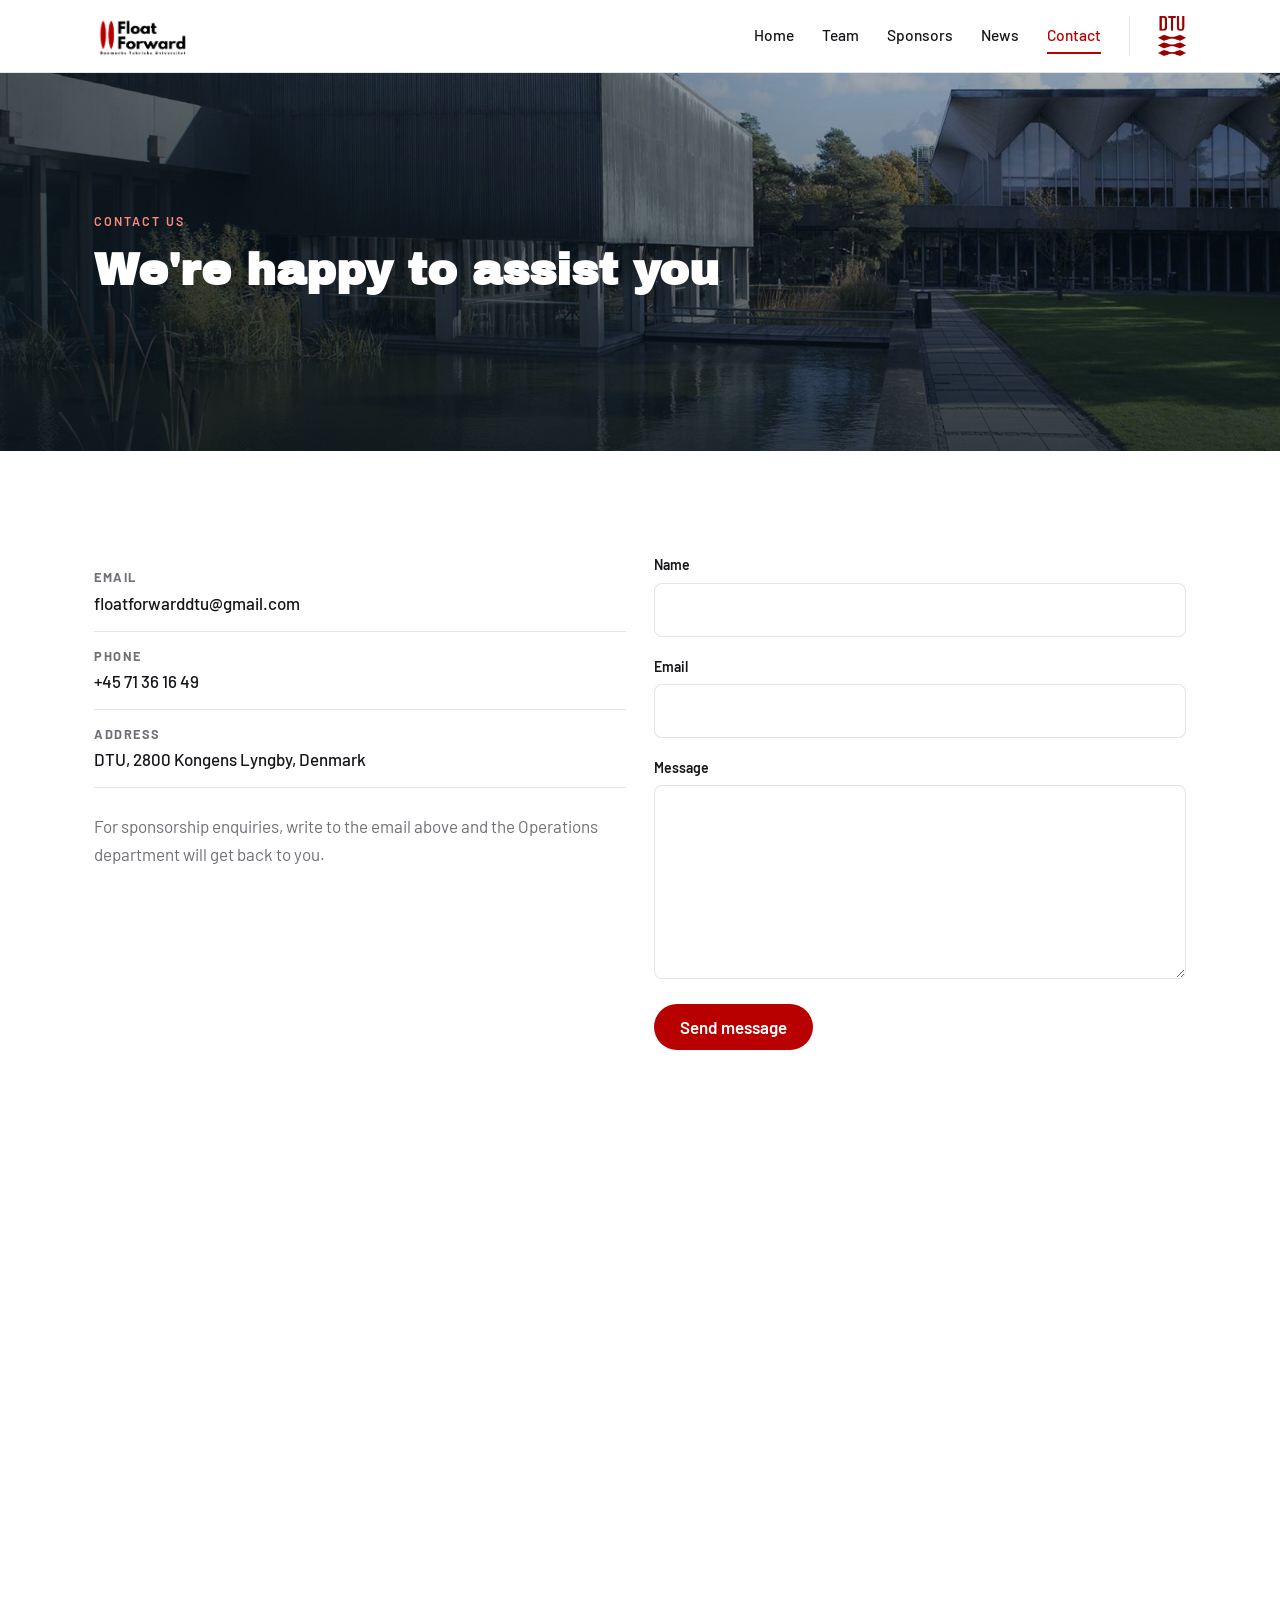
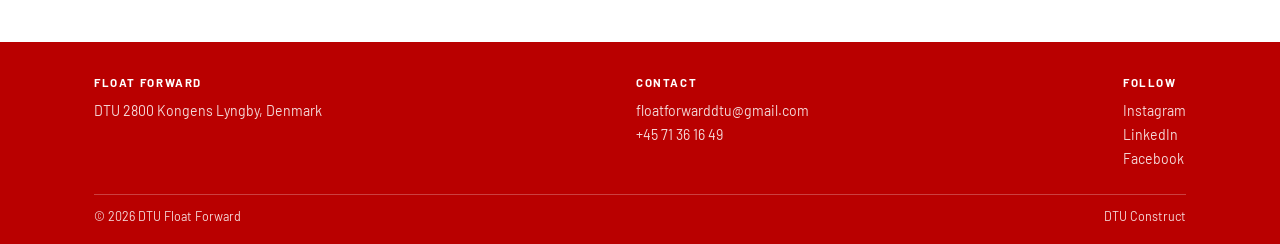
==== contact.html @ db56d4f5 "First version" ====
<!DOCTYPE html>
<html lang="en">
<head>
<meta charset="utf-8">
<meta name="viewport" content="width=device-width, initial-scale=1">
<title>Contact — DTU Float Forward</title>
<meta name="description" content="Contact DTU Float Forward: email, phone and where to find us at the Technical University of Denmark in Kongens Lyngby.">
<meta property="og:title" content="Contact — DTU Float Forward">
<meta property="og:description" content="Get in touch with the DTU Float Forward student team.">
<link rel="preconnect" href="https://fonts.googleapis.com">
<link rel="preconnect" href="https://fonts.gstatic.com" crossorigin>
<link href="https://fonts.googleapis.com/css2?family=Archivo+Black&family=Barlow:wght@400;500;600&display=swap" rel="stylesheet">
<link rel="stylesheet" href="assets/css/style.css">
</head>
<body>

<header class="header">
  <div class="header__inner">
    <a class="logo" href="index.html"><img src="images/logos/floatforward.png" alt="DTU Float Forward" width="223" height="97"></a>
    <button class="nav-toggle" aria-label="Menu" aria-expanded="false">☰</button>
    <nav class="nav">
      <a href="index.html">Home</a>
      <a href="team.html">Team</a>
      <a href="sponsors.html">Sponsors</a>
      <a href="news.html">News</a>
      <a href="contact.html" aria-current="page">Contact</a>
    </nav>
    <a class="dtu-logo" href="https://www.dtu.dk/" target="_blank" rel="noopener"><img src="images/logos/dtu.png" alt="DTU — Technical University of Denmark"></a>
  </div>
</header>

<main>

  <section class="hero hero--page page-hero">
    <div class="hero__img" style="background-image:url('images/pages/contact.jpg')"></div>
    <div class="hero__content wrap">
      <span class="eyebrow">Contact us</span>
      <h2>We're happy to assist you</h2>
    </div>
  </section>

  <section class="section">
    <div class="wrap">
      <div class="grid grid--2" style="align-items:start">

        <div>
          <ul class="contact-list">
            <li><strong>Email</strong><a href="mailto:floatforwarddtu@gmail.com">floatforwarddtu@gmail.com</a></li>
            <li><strong>Phone</strong><a href="tel:+4571361649">+45 71 36 16 49</a></li>
            <li><strong>Address</strong><a href="https://www.google.com/maps/search/?api=1&query=DTU%2C%202800%20Kongens%20Lyngby%2C%20Denmark" target="_blank" rel="noopener">DTU, 2800 Kongens Lyngby, Denmark</a></li>
          </ul>
          <p class="muted" style="margin-top:24px">For sponsorship enquiries, write to the email above and the Operations department will get back to you.</p>
        </div>

        <!-- El atributo data-netlify="true" hace que Netlify recoja los envíos
             y los mande al correo del equipo. Si alojáis en otro sitio,
             quitad ese atributo y usad el enlace de email de arriba. -->
        <form name="contact" method="POST" data-netlify="true" netlify-honeypot="bot-field">
          <input type="hidden" name="form-name" value="contact">
          <p hidden><label>Leave empty: <input name="bot-field"></label></p>
          <div class="field">
            <label for="name">Name</label>
            <input id="name" name="name" type="text" required>
          </div>
          <div class="field">
            <label for="email">Email</label>
            <input id="email" name="email" type="email" required>
          </div>
          <div class="field">
            <label for="message">Message</label>
            <textarea id="message" name="message" rows="6" required></textarea>
          </div>
          <button class="btn" type="submit" style="border:0;cursor:pointer;font-family:inherit;font-size:inherit">Send message</button>
        </form>

      </div>
    </div>
  </section>

  <section class="section section--mist" style="padding-top:0;background:transparent">
    <div class="wrap">
      <iframe
        title="DTU, Kongens Lyngby"
        src="https://maps.google.com/maps?q=55.7865198,12.5228348&amp;hl=en&amp;z=16&amp;output=embed"
        style="width:100%;height:380px;border:0;border-radius:10px"
        loading="lazy" referrerpolicy="no-referrer-when-downgrade"></iframe>
    </div>
  </section>

</main>

<footer class="footer">
  <div class="wrap">
    <div class="footer__grid">
      <div>
        <h4>Float Forward</h4>
        <p style="margin:0">DTU 2800 Kongens Lyngby, Denmark</p>
      </div>
      <div>
        <h4>Contact</h4>
        <ul>
          <li><a href="mailto:floatforwarddtu@gmail.com">floatforwarddtu@gmail.com</a></li>
          <li><a href="tel:+4571361649">+45 71 36 16 49</a></li>
        </ul>
      </div>
      <div>
        <h4>Follow</h4>
        <ul>
          <li><a href="https://instagram.com/floatforward.dtu/" target="_blank" rel="noopener">Instagram</a></li>
          <li><a href="https://linkedin.com/company/dtu-float-forward/" target="_blank" rel="noopener">LinkedIn</a></li>
          <li><a href="https://facebook.com/people/Float-Forward-DTU/61565667403670/" target="_blank" rel="noopener">Facebook</a></li>
        </ul>
      </div>
    </div>
    <div class="footer__bottom">
      <span>© <span id="year">2026</span> DTU Float Forward</span>
      <a href="https://construct.dtu.dk/" target="_blank" rel="noopener">DTU Construct</a>
    </div>
  </div>
</footer>

<script src="assets/js/site.js"></script>
</body>
</html>
---- assets/css/style.css ----
/* =========================================================
   DTU Float Forward — hoja de estilos única
   Todo el diseño del sitio vive aquí. Los colores y medidas
   principales están en :root; cambiarlos ahí afecta a todo.
   ========================================================= */

:root {
  --red: #B90000;        /* rojo del logo de Float Forward */
  --red-deep: #990000;   /* rojo del logo de DTU, para degradados */
  --sea: #0D2B45;        /* azul marino del mar, para secciones oscuras */
  --sea-soft: #EAF1F6;   /* azul muy claro de fondo */
  --ink: #16161A;        /* texto y fondos oscuros */
  --mist: #F6F5F4;       /* gris muy claro de fondo */
  --grey: #6E7076;       /* texto secundario */
  --line: rgba(0, 0, 0, 0.1);

  --wrap: 1140px;        /* ancho máximo del contenido */
  --radius: 10px;
  --header-h: 72px;
}

*, *::before, *::after { box-sizing: border-box; }

html { scroll-behavior: smooth; }

body {
  margin: 0;
  font-family: "Barlow", system-ui, -apple-system, sans-serif;
  font-size: 17px;
  line-height: 1.65;
  color: var(--ink);
  background: #fff;
  -webkit-font-smoothing: antialiased;
}

img { max-width: 100%; display: block; }
a { color: var(--red); }

h1, h2, h3 { line-height: 1.15; margin: 0 0 0.5em; }
h1 { font-family: "Archivo Black", system-ui, sans-serif; font-size: clamp(2.4rem, 6vw, 4.2rem); letter-spacing: 0.01em; }
h2 { font-family: "Archivo Black", system-ui, sans-serif; font-size: clamp(1.8rem, 4vw, 2.8rem); }
h3 { font-size: 1.2rem; font-weight: 600; }
p { margin: 0 0 1.1em; }

.wrap { max-width: var(--wrap); margin: 0 auto; padding: 0 24px; }
.section { padding: clamp(56px, 8vw, 104px) 0; }
.section--mist { background: var(--mist); }
.section--ink { background: var(--ink); color: #fff; }
.section--ink h2 { color: #fff; }

/* Secciones de color. Sobre fondo oscuro el texto pasa a blanco. */
.section--red { background: linear-gradient(135deg, var(--red), var(--red-deep)); color: #fff; }
.section--sea { background: var(--sea); color: #fff; }
.section--sea-soft { background: var(--sea-soft); }
.section--red h2, .section--sea h2, .section--red h3, .section--sea h3 { color: #fff; }
.section--red .lead, .section--sea .lead,
.section--red .muted, .section--sea .muted { color: rgba(255,255,255,0.85); }
.section--red a:not(.btn), .section--sea a:not(.btn) { color: #fff; }
.section--sea .eyebrow { color: #FF8A80; }
.section--red .eyebrow { color: rgba(255,255,255,0.8); }
.section--red .stat { border-left-color: #fff; }
.section--red .stat__label, .section--sea .stat__label { color: rgba(255,255,255,0.85); }
.section--sea .card, .section--red .card { color: var(--ink); border: 0; }
/* Las tarjetas son blancas: dentro, el texto vuelve a sus colores normales */
.section--sea .card h3, .section--red .card h3 { color: var(--ink); }
.section--sea .card .muted, .section--red .card .muted { color: var(--grey); }

/* Botón blanco, para usar sobre fondo rojo */
.btn.btn--light { background: #fff; color: var(--red); }
.btn.btn--light:hover { background: var(--sea); color: #fff; }

/* Tira de fotos a todo el ancho */
.photo-strip { display: grid; grid-template-columns: repeat(3, 1fr); margin-bottom: clamp(32px, 5vw, 64px); }  /* espacio en blanco debajo */
.photo-strip img { width: 100%; aspect-ratio: 4 / 3; object-fit: cover; }
@media (max-width: 640px) {
  .photo-strip { grid-template-columns: 1fr 1fr; }
  .photo-strip img:first-child { grid-column: 1 / -1; aspect-ratio: 16 / 9; }
}

.lead { font-size: 1.15rem; color: var(--grey); max-width: 62ch; }
.muted { color: var(--grey); }

.eyebrow {
  display: inline-block;
  font-size: 0.78rem;
  font-weight: 600;
  letter-spacing: 0.16em;
  text-transform: uppercase;
  color: var(--red);
  margin-bottom: 14px;
}

.btn {
  display: inline-block;
  background: var(--red);
  color: #fff;
  text-decoration: none;
  font-weight: 600;
  padding: 13px 26px;
  border-radius: 999px;
  transition: background 0.2s;
}
.btn:hover { background: var(--red-deep); }
.btn--ghost { background: transparent; border: 1px solid rgba(255,255,255,0.5); }
.btn--ghost:hover { background: rgba(255,255,255,0.14); }

/* ---------------- Cabecera ---------------- */
.header {
  position: sticky; top: 0; z-index: 50;
  background: rgba(255,255,255,0.95);
  backdrop-filter: blur(8px);
  border-bottom: 1px solid var(--line);
}
.header__inner {
  height: var(--header-h);
  display: flex; align-items: center; justify-content: space-between;
  max-width: var(--wrap); margin: 0 auto; padding: 0 24px;
}
.logo {
  font-family: "Archivo Black", sans-serif;
  font-size: 1.05rem; letter-spacing: 0.02em;
  color: var(--ink); text-decoration: none;
  display: flex; align-items: center; gap: 10px;
}
.logo img { height: 46px; width: auto; }

/* Logo de DTU, a la derecha de los enlaces */
.dtu-logo { display: flex; align-items: center; margin-left: 28px; padding-left: 28px; border-left: 1px solid var(--line); }
.dtu-logo img { height: 40px; width: auto; }

.nav { display: flex; align-items: center; gap: 28px; margin-left: auto; }
.nav a {
  color: var(--ink); text-decoration: none; font-weight: 500; font-size: 0.97rem;
  padding: 4px 0; border-bottom: 2px solid transparent;
}
.nav a:hover { border-bottom-color: var(--red); }
.nav a[aria-current="page"] { border-bottom-color: var(--red); color: var(--red); }

.nav-toggle {
  display: none; width: 42px; height: 42px;
  background: none; border: 1px solid var(--line); border-radius: 8px;
  cursor: pointer; font-size: 1.2rem; line-height: 1;
}

@media (max-width: 860px) {
  .nav-toggle { display: block; order: 3; margin-left: 16px; }
  .dtu-logo { margin-left: auto; padding-left: 0; border-left: 0; }
  .dtu-logo img { height: 34px; }
  .logo img { height: 40px; }
  .nav {
    position: absolute; top: var(--header-h); left: 0; right: 0;
    flex-direction: column; align-items: stretch; gap: 0;
    background: #fff; border-bottom: 1px solid var(--line);
    padding: 8px 24px 20px;
    display: none;
  }
  .nav.is-open { display: flex; }
  .nav a { padding: 12px 0; border-bottom: 1px solid var(--line); }
}

/* ---------------- Hero ---------------- */
.hero {
  position: relative;
  min-height: clamp(420px, 68vh, 640px);
  display: flex; align-items: center;
  background: var(--ink);
  overflow: hidden;
}
.hero__img {
  position: absolute; inset: 0;
  background-size: cover; background-position: center;
}
.hero::after {
  content: ""; position: absolute; inset: 0;
  background:
    linear-gradient(90deg, rgba(8,20,28,0.6), rgba(8,20,28,0) 65%),  /* oscurece el lado del texto */
    linear-gradient(180deg, rgba(8,20,28,0.35), rgba(8,20,28,0.78));
}
.hero__content { position: relative; z-index: 2; color: #fff; padding: 72px 24px; }
.hero__content h1 { color: #fff; max-width: 16ch; }
.hero__content p { font-size: 1.2rem; max-width: 52ch; color: rgba(255,255,255,0.9); }
.hero__actions { display: flex; flex-wrap: wrap; gap: 14px; margin-top: 28px; }

/* Hero más corto para páginas interiores */
.hero--page { min-height: clamp(300px, 42vh, 420px); }

/* Cabecera de Team: la foto de grupo ocupa todo el ancho y la altura crece
   con el ancho de la pantalla, con un tope de 600px. La foto se recorta
   por arriba y por abajo; center 45% centra la zona de las caras. */
.hero--team { min-height: clamp(360px, 36vw, 600px); align-items: flex-end; }
.hero--team .hero__img { background-image: var(--photo); background-size: cover; background-position: center 45%; }
/* Velo mucho más suave: solo oscurece la parte de abajo, donde va el texto */
.hero--team::after { background: linear-gradient(180deg, rgba(8,20,28,0) 45%, rgba(8,20,28,0.55)); }
.hero--team .hero__content { padding-top: 0; padding-bottom: 28px; }
.hero--team h1 { text-shadow: 0 2px 14px rgba(0,0,0,0.45); }

/* Cabecera con foto de Sponsors, News y Contact */
.page-hero .hero__content { width: 100%; }
.page-hero h2 { color: #fff; }
.page-hero .eyebrow { color: #FF8A80; }
.page-hero .lead { color: rgba(255,255,255,0.9); }

/* ---------------- Rejillas ---------------- */
.grid { display: grid; gap: 28px; }
.grid--2 { grid-template-columns: repeat(auto-fit, minmax(300px, 1fr)); }
.grid--3 { grid-template-columns: repeat(auto-fit, minmax(260px, 1fr)); }

.card {
  background: #fff;
  border: 1px solid var(--line);
  border-radius: var(--radius);
  overflow: hidden;
}
.card__body { padding: 24px; }
.card__img { aspect-ratio: 16 / 10; object-fit: cover; width: 100%; background: var(--mist); }

.stat { border-left: 3px solid var(--red); padding-left: 18px; }
.stat__num { font-family: "Archivo Black", sans-serif; font-size: 2.2rem; line-height: 1; }
.stat__label { color: var(--grey); font-size: 0.95rem; }

/* ---------------- Equipo ---------------- */
.season-switch {
  display: flex; align-items: center; justify-content: center; gap: 16px;
  margin: 8px 0 6px;
}
.season-switch button {
  width: 44px; height: 44px; flex: 0 0 auto;
  border-radius: 50%; border: 1px solid rgba(255,255,255,0.5);
  background: transparent; color: #fff; font-size: 1.4rem; line-height: 1;
  cursor: pointer; transition: background 0.2s, border-color 0.2s;
}
.season-switch button:hover:not(:disabled) { background: var(--red); border-color: var(--red); }
.season-switch button:disabled { opacity: 0.25; cursor: default; }
.season-switch span { font-size: clamp(1.1rem, 3vw, 1.5rem); font-weight: 500; min-width: 9ch; }

.badge {
  display: inline-block; background: var(--red); color: #fff;
  font-size: 0.72rem; font-weight: 600; letter-spacing: 0.14em;
  padding: 5px 14px; border-radius: 999px;
}

.dept + .dept { margin-top: 56px; }
.dept__head {
  display: flex; align-items: center; gap: 12px;
  border-bottom: 1px solid var(--line); padding-bottom: 12px; margin-bottom: 24px;
}
.dept__bar { width: 6px; height: 22px; background: var(--red); border-radius: 3px; flex: 0 0 auto; }
.dept__head h3 { margin: 0; font-size: 1.25rem; }
.dept__desc { color: var(--grey); margin: -8px 0 24px; max-width: 70ch; }
/* Foto de grupo del departamento: tope de 640px porque las fotos son pequeñas */
.dept__photo { width: 100%; max-width: 640px; border-radius: 8px; margin-bottom: 24px; }

/* Foto + cuadro de texto a la derecha (campo "feature" en team.js) */
.dept__feature { display: grid; grid-template-columns: minmax(0, 1fr) minmax(0, 1fr); gap: 28px; align-items: start; }
.dept__feature .dept__photo { max-width: none; margin-bottom: 0; }
.dept__box {
  background: var(--sea-soft); border-left: 4px solid var(--red); border-radius: 8px;
  padding: 24px 26px; font-size: 0.97rem;
}
.dept__box h4 { font-family: "Archivo Black", sans-serif; font-size: 1.15rem; line-height: 1.25; margin: 0 0 12px; color: var(--red); }
.dept__box p { margin: 0; }
@media (max-width: 760px) { .dept__feature { grid-template-columns: 1fr; } }

/* ---------------- Patrocinadores ---------------- */
.tier + .tier { margin-top: 48px; }
.tier h3 { font-size: 0.82rem; letter-spacing: 0.16em; text-transform: uppercase; color: var(--grey); }
.logos {
  display: grid; align-items: center;
  grid-template-columns: repeat(auto-fill, minmax(170px, 1fr));
  gap: 32px;
  margin-top: 20px;
}
.logos a, .logos div { display: flex; align-items: center; justify-content: center; min-height: 72px; }
.logos img { max-height: 62px; width: auto; object-fit: contain; transition: transform 0.2s; }
.logos a:hover img { transform: scale(1.06); }   /* indica que el logo es un enlace */

/* ---------------- Tarjeta destacada con dos caras (portada) ---------------- */
.highlight { position: relative; background-size: cover; background-position: center; background-color: var(--sea); }
.highlight::before { content: ""; position: absolute; inset: 0; background: rgba(13,43,69,0.35); }
.highlight .wrap { position: relative; }

/* Las dos caras ocupan la misma celda; la de detrás está transparente */
.flip { display: grid; background: rgba(255,255,255,0.94); border-radius: var(--radius); outline: none; }
.flip__face {
  grid-area: 1 / 1; display: grid; gap: 32px; align-items: center;
  padding: clamp(20px, 4vw, 40px);
  transition: opacity 0.5s ease-out, visibility 0.5s;
}
.flip__front { grid-template-columns: 1fr 1.4fr; }
.flip__back { grid-template-columns: 0.6fr 1.4fr; opacity: 0; visibility: hidden; }
.flip:hover .flip__front, .flip:focus-within .flip__front { opacity: 0; visibility: hidden; }
.flip:hover .flip__back, .flip:focus-within .flip__back { opacity: 1; visibility: visible; }

.flip img { width: 100%; height: 100%; object-fit: cover; border-radius: 6px; background: var(--mist); }
.flip__front img { aspect-ratio: 16 / 10; }
.flip__back img { aspect-ratio: 4 / 5; }

.flip__intro { text-align: center; }
.flip__title { color: var(--red); text-transform: uppercase; font-size: clamp(2rem, 4.5vw, 3rem); margin-bottom: 0.3em; }
.flip__sub { font-size: 1.25rem; }
.flip__stats { background: var(--red); color: #fff; padding: 18px 20px; border-radius: 4px; text-align: left; }
.flip__stats p { margin: 0; }
.flip__stats strong { font-family: "Archivo Black", sans-serif; font-size: 1.3rem; margin-right: 4px; }
.flip__hint { margin: 14px 0 0; font-size: 0.85rem; color: var(--grey); }
.flip__hint .on-touch { display: none; }
@media (hover: none) { .flip__hint .on-hover { display: none; } .flip__hint .on-touch { display: inline; } }

@media (max-width: 760px) {
  .flip__front, .flip__back { grid-template-columns: 1fr; }
  .flip__back img { display: none; }
}

/* ---------------- Noticias ---------------- */
.post__date { font-size: 0.82rem; letter-spacing: 0.1em; text-transform: uppercase; color: var(--red); font-weight: 600; }
.quote {
  border-left: 3px solid var(--red);
  padding-left: 22px; margin: 32px 0;
  font-size: 1.08rem;
}
.quote footer { font-size: 0.88rem; color: var(--grey); font-weight: 600; letter-spacing: 0.04em; }

/* ---------------- Contacto ---------------- */
.field { margin-bottom: 18px; }
.field label { display: block; font-size: 0.88rem; font-weight: 600; margin-bottom: 6px; }
.field input, .field textarea {
  width: 100%; padding: 12px 14px; font: inherit;
  border: 1px solid var(--line); border-radius: 8px; background: #fff;
}
.field input:focus, .field textarea:focus { outline: 2px solid var(--red); outline-offset: 1px; border-color: transparent; }
.contact-list { list-style: none; padding: 0; margin: 0; }
.contact-list li { padding: 14px 0; border-bottom: 1px solid var(--line); }
.contact-list strong { display: block; font-size: 0.8rem; letter-spacing: 0.12em; text-transform: uppercase; color: var(--grey); }
.contact-list a { color: var(--ink); text-decoration: none; font-weight: 500; }
.contact-list a:hover { color: var(--red); }

/* ---------------- Pie ---------------- */
/* Pie compacto, en el rojo del logo del equipo */
.footer { background: var(--red); color: rgba(255,255,255,0.85); padding: 32px 0 18px; font-size: 0.88rem; line-height: 1.5; }
.footer a { color: rgba(255,255,255,0.85); text-decoration: none; }
.footer a:hover { color: #fff; text-decoration: underline; }
/* space-between deja la última columna ("Follow") pegada a la derecha */
.footer__grid { display: flex; flex-wrap: wrap; justify-content: space-between; gap: 20px 48px; }
.footer h4 { color: #fff; font-size: 0.72rem; letter-spacing: 0.14em; text-transform: uppercase; margin: 0 0 8px; }
.footer ul { list-style: none; padding: 0; margin: 0; }
.footer li { margin-bottom: 3px; }
.footer__bottom {
  margin-top: 22px; padding-top: 12px; border-top: 1px solid rgba(255,255,255,0.25);
  font-size: 0.78rem; display: flex; flex-wrap: wrap; gap: 12px; justify-content: space-between;
}

@media (prefers-reduced-motion: reduce) {
  html { scroll-behavior: auto; }
  * { transition: none !important; }
}
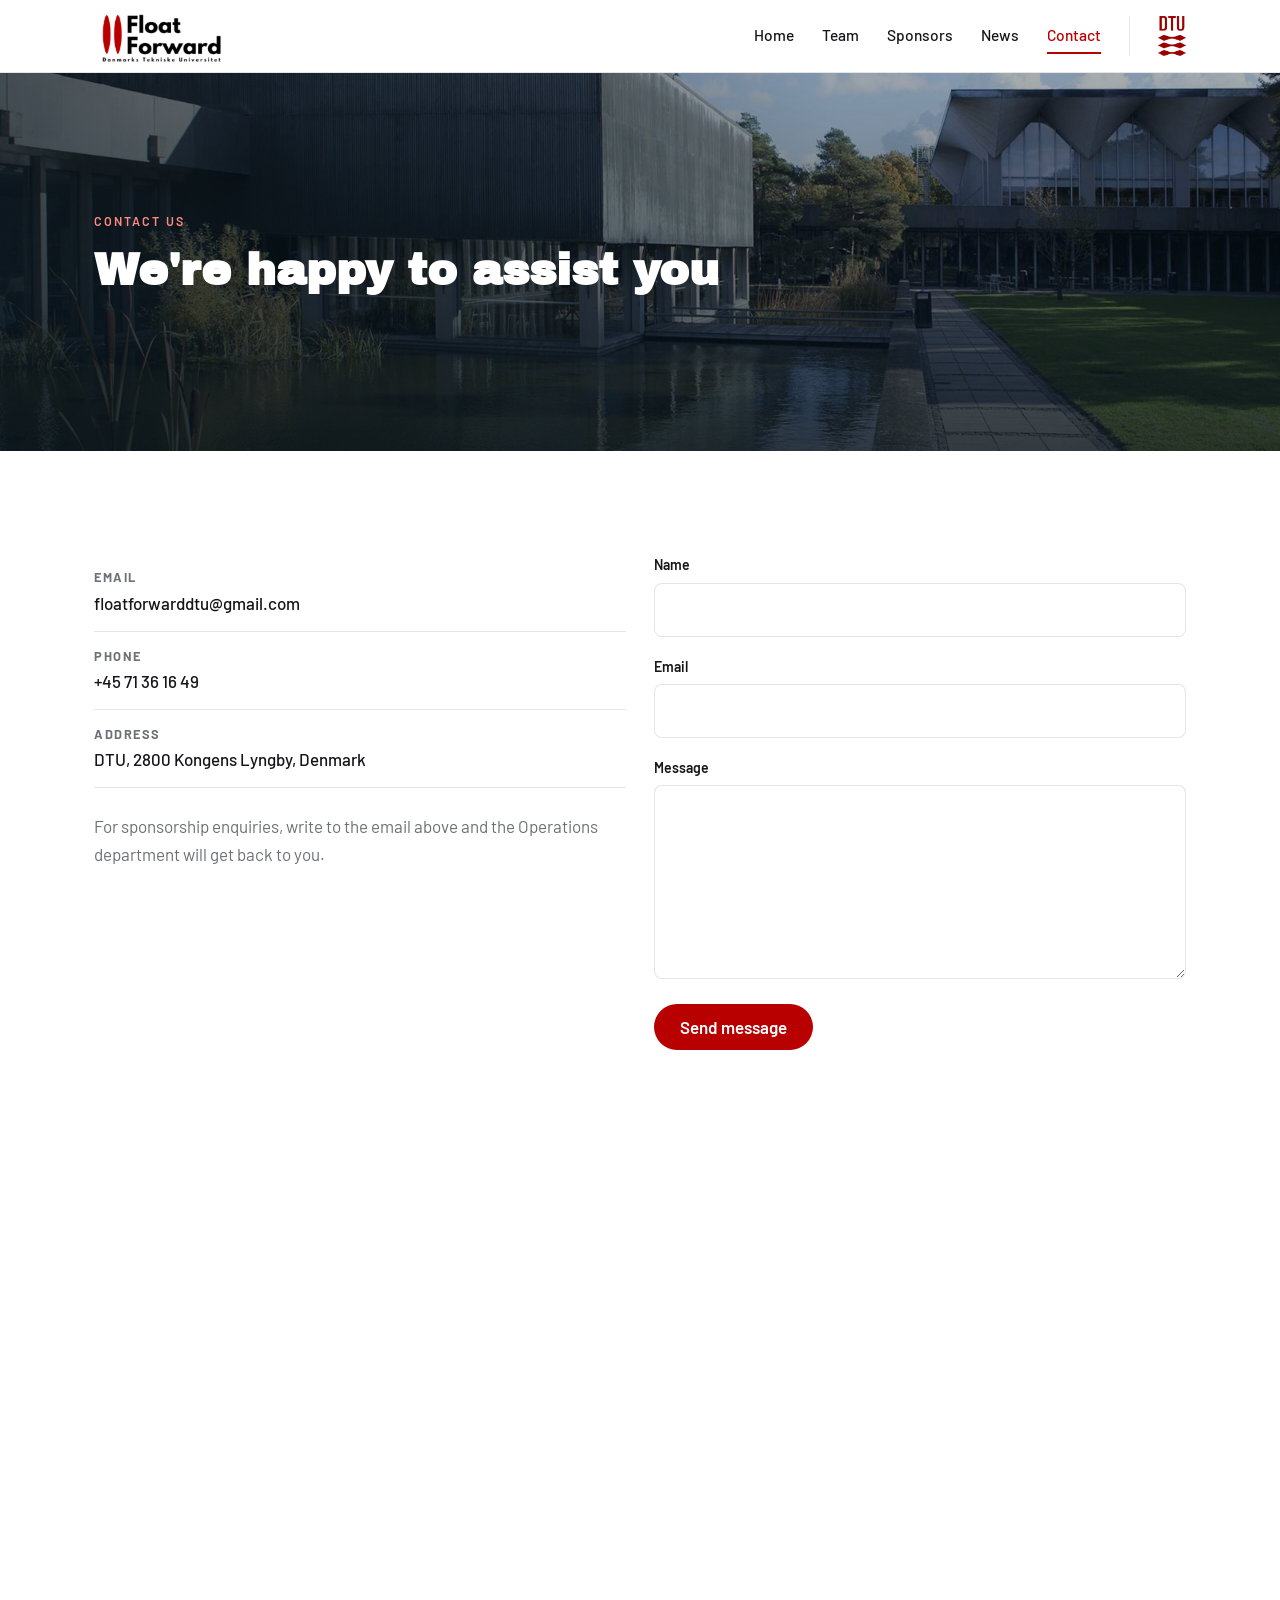
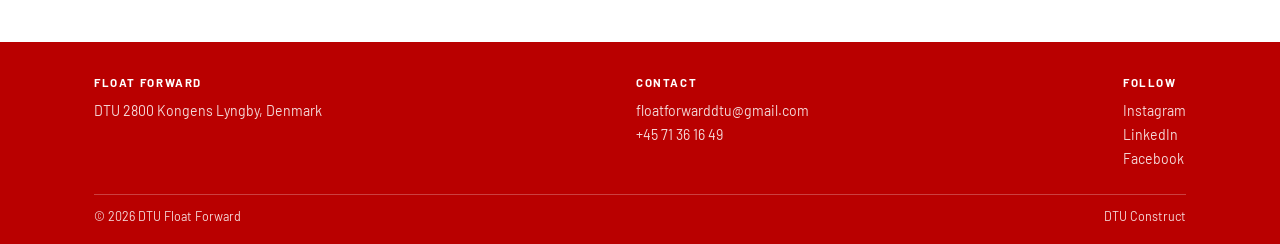
==== commit bec815d0: "Portada: resultados de Monaco 2026, un profesor, logo de la competicion, logo mas grande, enlace de " ====
--- a/contact.html
+++ b/contact.html
@@ -106,7 +106,7 @@
       <div>
         <h4>Follow</h4>
         <ul>
-          <li><a href="https://instagram.com/floatforward.dtu/" target="_blank" rel="noopener">Instagram</a></li>
+          <li><a href="https://www.instagram.com/dtufloatforward/" target="_blank" rel="noopener">Instagram</a></li>
           <li><a href="https://linkedin.com/company/dtu-float-forward/" target="_blank" rel="noopener">LinkedIn</a></li>
           <li><a href="https://facebook.com/people/Float-Forward-DTU/61565667403670/" target="_blank" rel="noopener">Facebook</a></li>
         </ul>
--- a/assets/css/style.css
+++ b/assets/css/style.css
@@ -122,7 +122,7 @@
   color: var(--ink); text-decoration: none;
   display: flex; align-items: center; gap: 10px;
 }
-.logo img { height: 46px; width: auto; }
+.logo img { height: 64px; width: auto; }
 
 /* Logo de DTU, a la derecha de los enlaces */
 .dtu-logo { display: flex; align-items: center; margin-left: 28px; padding-left: 28px; border-left: 1px solid var(--line); }
@@ -146,7 +146,7 @@
   .nav-toggle { display: block; order: 3; margin-left: 16px; }
   .dtu-logo { margin-left: auto; padding-left: 0; border-left: 0; }
   .dtu-logo img { height: 34px; }
-  .logo img { height: 40px; }
+  .logo img { height: 52px; }
   .nav {
     position: absolute; top: var(--header-h); left: 0; right: 0;
     flex-direction: column; align-items: stretch; gap: 0;
@@ -186,9 +186,10 @@
 
 /* Cabecera de Team: la foto de grupo ocupa todo el ancho y la altura crece
    con el ancho de la pantalla, con un tope de 600px. La foto se recorta
-   por arriba y por abajo; center 45% centra la zona de las caras. */
+   por arriba y por abajo; center 45% centra la zona de las caras.
+   Cada curso puede cambiarlo con photoPosition en team.js (--photo-pos). */
 .hero--team { min-height: clamp(360px, 36vw, 600px); align-items: flex-end; }
-.hero--team .hero__img { background-image: var(--photo); background-size: cover; background-position: center 45%; }
+.hero--team .hero__img { background-image: var(--photo); background-size: cover; background-position: center var(--photo-pos, 45%); }
 /* Velo mucho más suave: solo oscurece la parte de abajo, donde va el texto */
 .hero--team::after { background: linear-gradient(180deg, rgba(8,20,28,0) 45%, rgba(8,20,28,0.55)); }
 .hero--team .hero__content { padding-top: 0; padding-bottom: 28px; }
@@ -273,6 +274,17 @@
 .logos a, .logos div { display: flex; align-items: center; justify-content: center; min-height: 72px; }
 .logos img { max-height: 62px; width: auto; object-fit: contain; transition: transform 0.2s; }
 .logos a:hover img { transform: scale(1.06); }   /* indica que el logo es un enlace */
+
+/* Logo de la competición en "About us" (portada). El logo es blanco,
+   por eso va sobre un recuadro azul marino. Es un enlace a su web. */
+.comp-logo {
+  display: inline-block; margin: 8px 0 4px;
+  background: var(--sea); border-radius: var(--radius);
+  padding: 18px 22px; transition: transform 0.2s;
+}
+.comp-logo img { display: block; height: 72px; width: auto; }
+.comp-logo:hover { transform: translateY(-3px); }
+@media (max-width: 640px) { .comp-logo img { height: 60px; } }
 
 /* ---------------- Tarjeta destacada con dos caras (portada) ---------------- */
 .highlight { position: relative; background-size: cover; background-position: center; background-color: var(--sea); }
@@ -308,6 +320,10 @@
 @media (max-width: 760px) {
   .flip__front, .flip__back { grid-template-columns: 1fr; }
   .flip__back img { display: none; }
+  /* En una columna, la foto toma su altura de aspect-ratio y no del hueco
+     que deja la otra cara: así no se estira ni se recorta en el móvil */
+  .flip__face { align-content: center; }
+  .flip img { height: auto; }
 }
 
 /* ---------------- Noticias ---------------- */
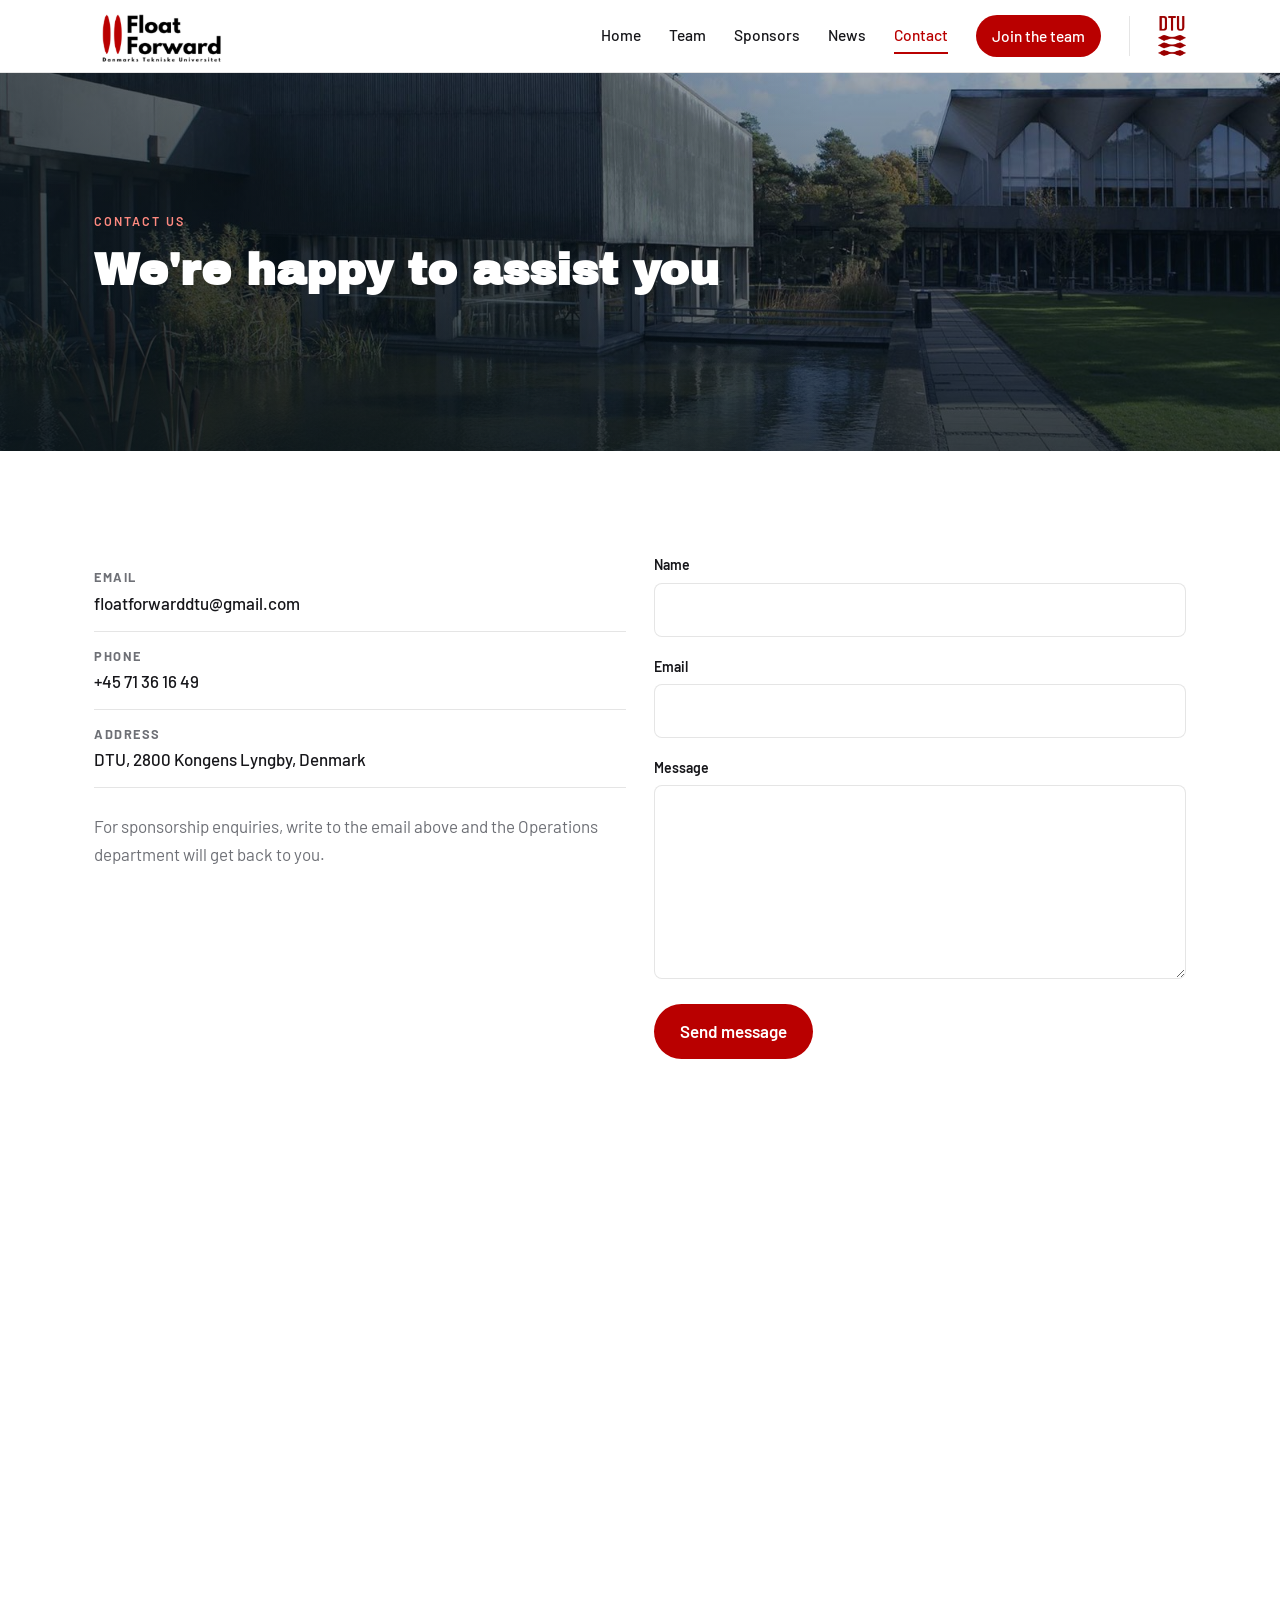
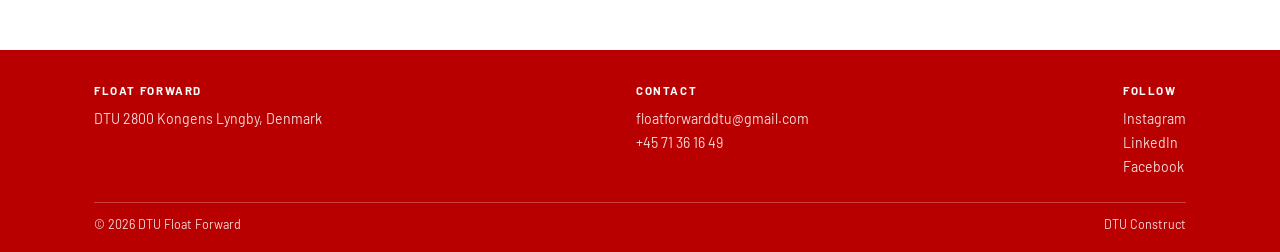
==== commit 5b24fd35: "Nueva pagina Join the team con formulario de inscripcion y enlace en el menu Co-Authored-By: Claude " ====
--- a/contact.html
+++ b/contact.html
@@ -10,6 +10,9 @@
 <link rel="preconnect" href="https://fonts.googleapis.com">
 <link rel="preconnect" href="https://fonts.gstatic.com" crossorigin>
 <link href="https://fonts.googleapis.com/css2?family=Archivo+Black&family=Barlow:wght@400;500;600&display=swap" rel="stylesheet">
+<link rel="icon" href="favicon.ico" sizes="any">
+<link rel="icon" type="image/png" href="images/icons/icon-192.png">
+<link rel="apple-touch-icon" href="images/icons/apple-touch-icon.png">
 <link rel="stylesheet" href="assets/css/style.css">
 </head>
 <body>
@@ -24,6 +27,7 @@
       <a href="sponsors.html">Sponsors</a>
       <a href="news.html">News</a>
       <a href="contact.html" aria-current="page">Contact</a>
+      <a class="nav__cta" href="join.html">Join the team</a>
     </nav>
     <a class="dtu-logo" href="https://www.dtu.dk/" target="_blank" rel="noopener"><img src="images/logos/dtu.png" alt="DTU — Technical University of Denmark"></a>
   </div>
--- a/assets/css/style.css
+++ b/assets/css/style.css
@@ -103,6 +103,10 @@
 .btn:hover { background: var(--red-deep); }
 .btn--ghost { background: transparent; border: 1px solid rgba(255,255,255,0.5); }
 .btn--ghost:hover { background: rgba(255,255,255,0.14); }
+/* Botón con borde rojo, para fondos claros */
+.btn--outline { background: transparent; color: var(--red); border: 1px solid var(--red); }
+.btn--outline:hover { background: var(--red); color: #fff; }
+button.btn { border: 0; cursor: pointer; font: inherit; font-weight: 600; }
 
 /* ---------------- Cabecera ---------------- */
 .header {
@@ -135,6 +139,9 @@
 }
 .nav a:hover { border-bottom-color: var(--red); }
 .nav a[aria-current="page"] { border-bottom-color: var(--red); color: var(--red); }
+/* "Join the team" destacado como botón en el menú */
+.nav a.nav__cta { white-space: nowrap; background: var(--red); color: #fff; padding: 8px 16px; border-radius: 999px; border-bottom: 0; }
+.nav a.nav__cta:hover, .nav a.nav__cta[aria-current="page"] { background: var(--red-deep); color: #fff; }
 
 .nav-toggle {
   display: none; width: 42px; height: 42px;
@@ -142,7 +149,7 @@
   cursor: pointer; font-size: 1.2rem; line-height: 1;
 }
 
-@media (max-width: 860px) {
+@media (max-width: 980px) {
   .nav-toggle { display: block; order: 3; margin-left: 16px; }
   .dtu-logo { margin-left: auto; padding-left: 0; border-left: 0; }
   .dtu-logo img { height: 34px; }
@@ -156,6 +163,7 @@
   }
   .nav.is-open { display: flex; }
   .nav a { padding: 12px 0; border-bottom: 1px solid var(--line); }
+  .nav a.nav__cta { margin-top: 14px; padding: 12px 16px; text-align: center; }
 }
 
 /* ---------------- Hero ---------------- */
@@ -260,6 +268,12 @@
 }
 .dept__box h4 { font-family: "Archivo Black", sans-serif; font-size: 1.15rem; line-height: 1.25; margin: 0 0 12px; color: var(--red); }
 .dept__box p { margin: 0; }
+/* Cuadro con nombres (campo "people"): nombre grande y cargo en rojo debajo */
+.dept__box--people { align-self: stretch; display: flex; flex-direction: column; justify-content: center; gap: 28px; padding: 32px 36px; }
+.dept__person { display: flex; flex-direction: column; gap: 6px; }
+.dept__person-name { font-family: "Archivo Black", sans-serif; font-size: clamp(2.2rem, 4.5vw, 3.4rem); line-height: 1; color: var(--ink); }
+.dept__person-role { font-size: 0.9rem; font-weight: 600; letter-spacing: 0.16em; text-transform: uppercase; color: var(--red); }
+.dept__person + .dept__person { padding-top: 28px; border-top: 1px solid var(--line); }
 @media (max-width: 760px) { .dept__feature { grid-template-columns: 1fr; } }
 
 /* ---------------- Patrocinadores ---------------- */
@@ -277,8 +291,10 @@
 
 /* Logo de la competición en "About us" (portada). El logo es blanco,
    por eso va sobre un recuadro azul marino. Es un enlace a su web. */
+.comp-row { align-items: center; margin-top: 12px; }
+.comp-row p { margin: 0; }
 .comp-logo {
-  display: inline-block; margin: 8px 0 4px;
+  display: inline-block;
   background: var(--sea); border-radius: var(--radius);
   padding: 18px 22px; transition: transform 0.2s;
 }
@@ -343,11 +359,54 @@
   border: 1px solid var(--line); border-radius: 8px; background: #fff;
 }
 .field input:focus, .field textarea:focus { outline: 2px solid var(--red); outline-offset: 1px; border-color: transparent; }
+.field select {
+  width: 100%; padding: 12px 14px; font: inherit;
+  border: 1px solid var(--line); border-radius: 8px; background: #fff;
+}
+.field select:focus { outline: 2px solid var(--red); outline-offset: 1px; border-color: transparent; }
 .contact-list { list-style: none; padding: 0; margin: 0; }
 .contact-list li { padding: 14px 0; border-bottom: 1px solid var(--line); }
 .contact-list strong { display: block; font-size: 0.8rem; letter-spacing: 0.12em; text-transform: uppercase; color: var(--grey); }
 .contact-list a { color: var(--ink); text-decoration: none; font-weight: 500; }
 .contact-list a:hover { color: var(--red); }
+
+/* ---------------- Join the team ---------------- */
+.join-step { position: relative; padding-left: 58px; }
+.join-step__num {
+  position: absolute; left: 0; top: 0;
+  width: 42px; height: 42px; border-radius: 50%;
+  display: grid; place-items: center;
+  background: #fff; color: var(--red);
+  font-family: "Archivo Black", sans-serif; font-size: 1.2rem;
+}
+.join-step h3 { margin: 0 0 6px; }
+.join-step p { margin: 0; color: rgba(255,255,255,0.88); }
+
+/* Siempre 2 x 2 en ordenador, para que ningún departamento quede solo en una fila */
+.join-depts { margin-top: 36px; grid-template-columns: repeat(2, minmax(0, 1fr)); }
+@media (max-width: 720px) { .join-depts { grid-template-columns: 1fr; } }
+.join-dept {
+  background: #fff; border: 1px solid var(--line); border-top: 4px solid var(--red);
+  border-radius: var(--radius); padding: 28px;
+  display: flex; flex-direction: column;
+}
+.join-dept h3 { font-family: "Archivo Black", sans-serif; font-size: 1.5rem; margin: 0 0 8px; }
+.join-dept__pitch { font-size: 1.05rem; }
+.join-dept h4 { font-size: 0.78rem; letter-spacing: 0.14em; text-transform: uppercase; color: var(--red); margin: 4px 0 8px; }
+.join-dept ul { margin: 0 0 18px; padding-left: 20px; }
+.join-dept li { margin-bottom: 4px; }
+.join-dept__fit { margin: auto 0 0; padding-top: 16px; border-top: 1px solid var(--line); color: var(--grey); font-size: 0.95rem; }
+.join-dept__fit strong { color: var(--ink); }
+
+.join-form { background: #fff; border-radius: var(--radius); padding: clamp(20px, 4vw, 32px); }
+.field-row { display: grid; grid-template-columns: 1fr 1fr; gap: 0 16px; }
+@media (max-width: 520px) { .field-row { grid-template-columns: 1fr; } }
+.checks { border: 0; padding: 0; margin: 0 0 18px; }
+.checks legend { font-size: 0.88rem; font-weight: 600; margin-bottom: 8px; padding: 0; }
+.checks label { display: inline-flex; align-items: center; gap: 8px; margin: 0 18px 8px 0; font-weight: 500; font-size: 0.97rem; cursor: pointer; }
+.checks input, .consent input { width: 18px; height: 18px; accent-color: var(--red); flex: 0 0 auto; }
+.consent { display: flex; gap: 10px; align-items: flex-start; font-size: 0.9rem; color: var(--grey); margin: 4px 0 22px; cursor: pointer; }
+.consent input { margin-top: 2px; }
 
 /* ---------------- Pie ---------------- */
 /* Pie compacto, en el rojo del logo del equipo */
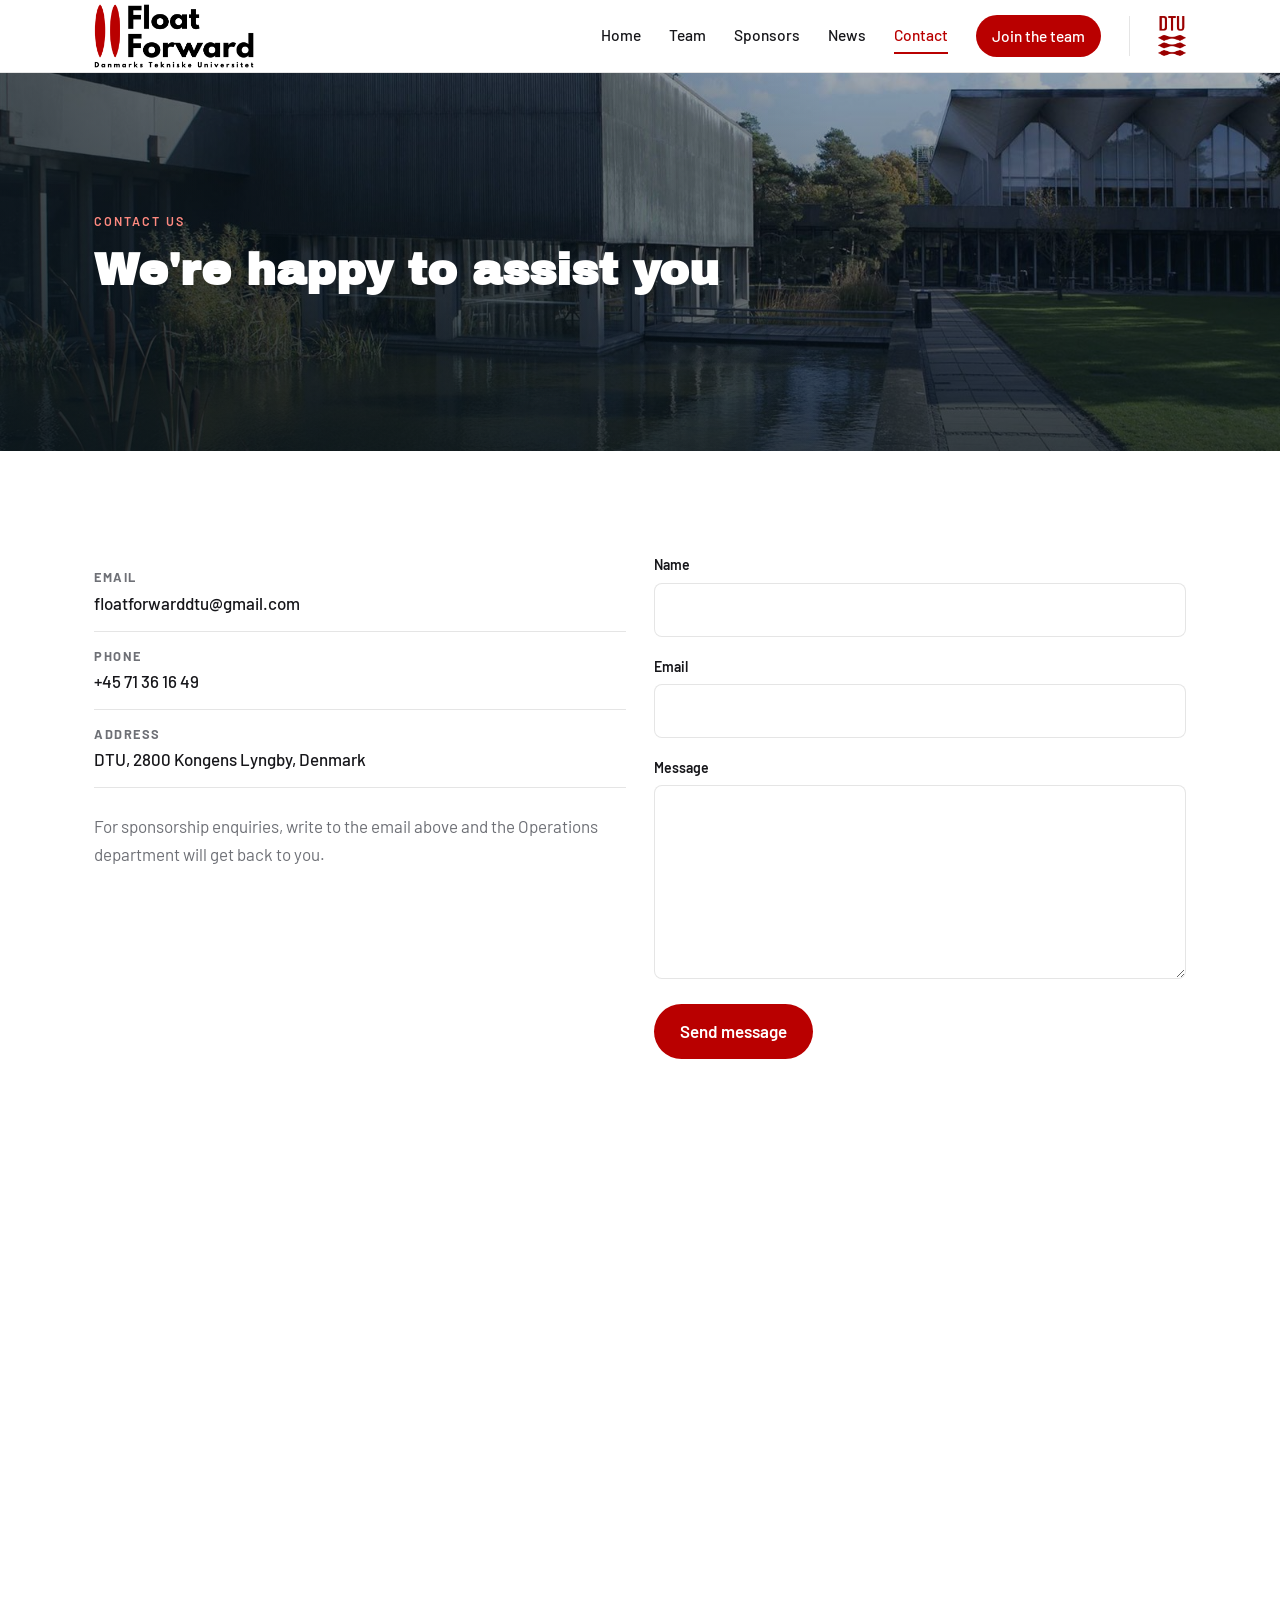
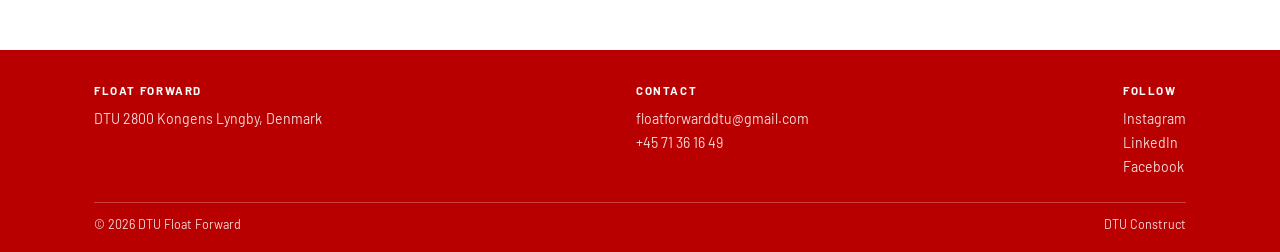
==== commit ba506882: "Logo nuevo de Float Forward en la cabecera Co-Authored-By: Claude Opus 5.5 <noreply@anthropic.com>" ====
--- a/contact.html
+++ b/contact.html
@@ -19,7 +19,7 @@
 
 <header class="header">
   <div class="header__inner">
-    <a class="logo" href="index.html"><img src="images/logos/floatforward.png" alt="DTU Float Forward" width="223" height="97"></a>
+    <a class="logo" href="index.html"><img src="images/logos/floatforward.png" alt="DTU Float Forward" width="585" height="234"></a>
     <button class="nav-toggle" aria-label="Menu" aria-expanded="false">☰</button>
     <nav class="nav">
       <a href="index.html">Home</a>
--- a/assets/css/style.css
+++ b/assets/css/style.css
@@ -269,14 +269,15 @@
 .dept__box h4 { font-family: "Archivo Black", sans-serif; font-size: 1.15rem; line-height: 1.25; margin: 0 0 12px; color: var(--red); }
 .dept__box p { margin: 0; }
 /* Cuadro con nombres (campo "people"): nombre grande y cargo en rojo debajo */
-.dept__box--people { align-self: stretch; display: flex; flex-direction: column; justify-content: center; gap: 28px; padding: 32px 36px; }
+.dept__box--people { align-self: start; display: flex; flex-direction: column; justify-content: center; gap: 18px; padding: 24px 28px; }
 .dept__person { display: flex; flex-direction: column; gap: 6px; }
-.dept__person-name { font-family: "Archivo Black", sans-serif; font-size: clamp(2.2rem, 4.5vw, 3.4rem); line-height: 1; color: var(--ink); }
+.dept__person-name { font-family: "Archivo Black", sans-serif; font-size: clamp(1.5rem, 2.6vw, 2rem); line-height: 1.1; color: var(--ink); }
 .dept__person-role { font-size: 0.9rem; font-weight: 600; letter-spacing: 0.16em; text-transform: uppercase; color: var(--red); }
-.dept__person + .dept__person { padding-top: 28px; border-top: 1px solid var(--line); }
+.dept__person + .dept__person { padding-top: 18px; border-top: 1px solid var(--line); }
 @media (max-width: 760px) { .dept__feature { grid-template-columns: 1fr; } }
 
 /* ---------------- Patrocinadores ---------------- */
+.sponsors-season { margin: 0 0 40px; color: var(--red); text-align: center; text-transform: uppercase; }
 .tier + .tier { margin-top: 48px; }
 .tier h3 { font-size: 0.82rem; letter-spacing: 0.16em; text-transform: uppercase; color: var(--grey); }
 .logos {
@@ -288,6 +289,8 @@
 .logos a, .logos div { display: flex; align-items: center; justify-content: center; min-height: 72px; }
 .logos img { max-height: 62px; width: auto; object-fit: contain; transition: transform 0.2s; }
 .logos a:hover img { transform: scale(1.06); }   /* indica que el logo es un enlace */
+/* Logos casi cuadrados: algo más altos para que su texto se lea igual que el resto */
+.logos img.logo-square { max-height: 92px; }
 
 /* Logo de la competición en "About us" (portada). El logo es blanco,
    por eso va sobre un recuadro azul marino. Es un enlace a su web. */
